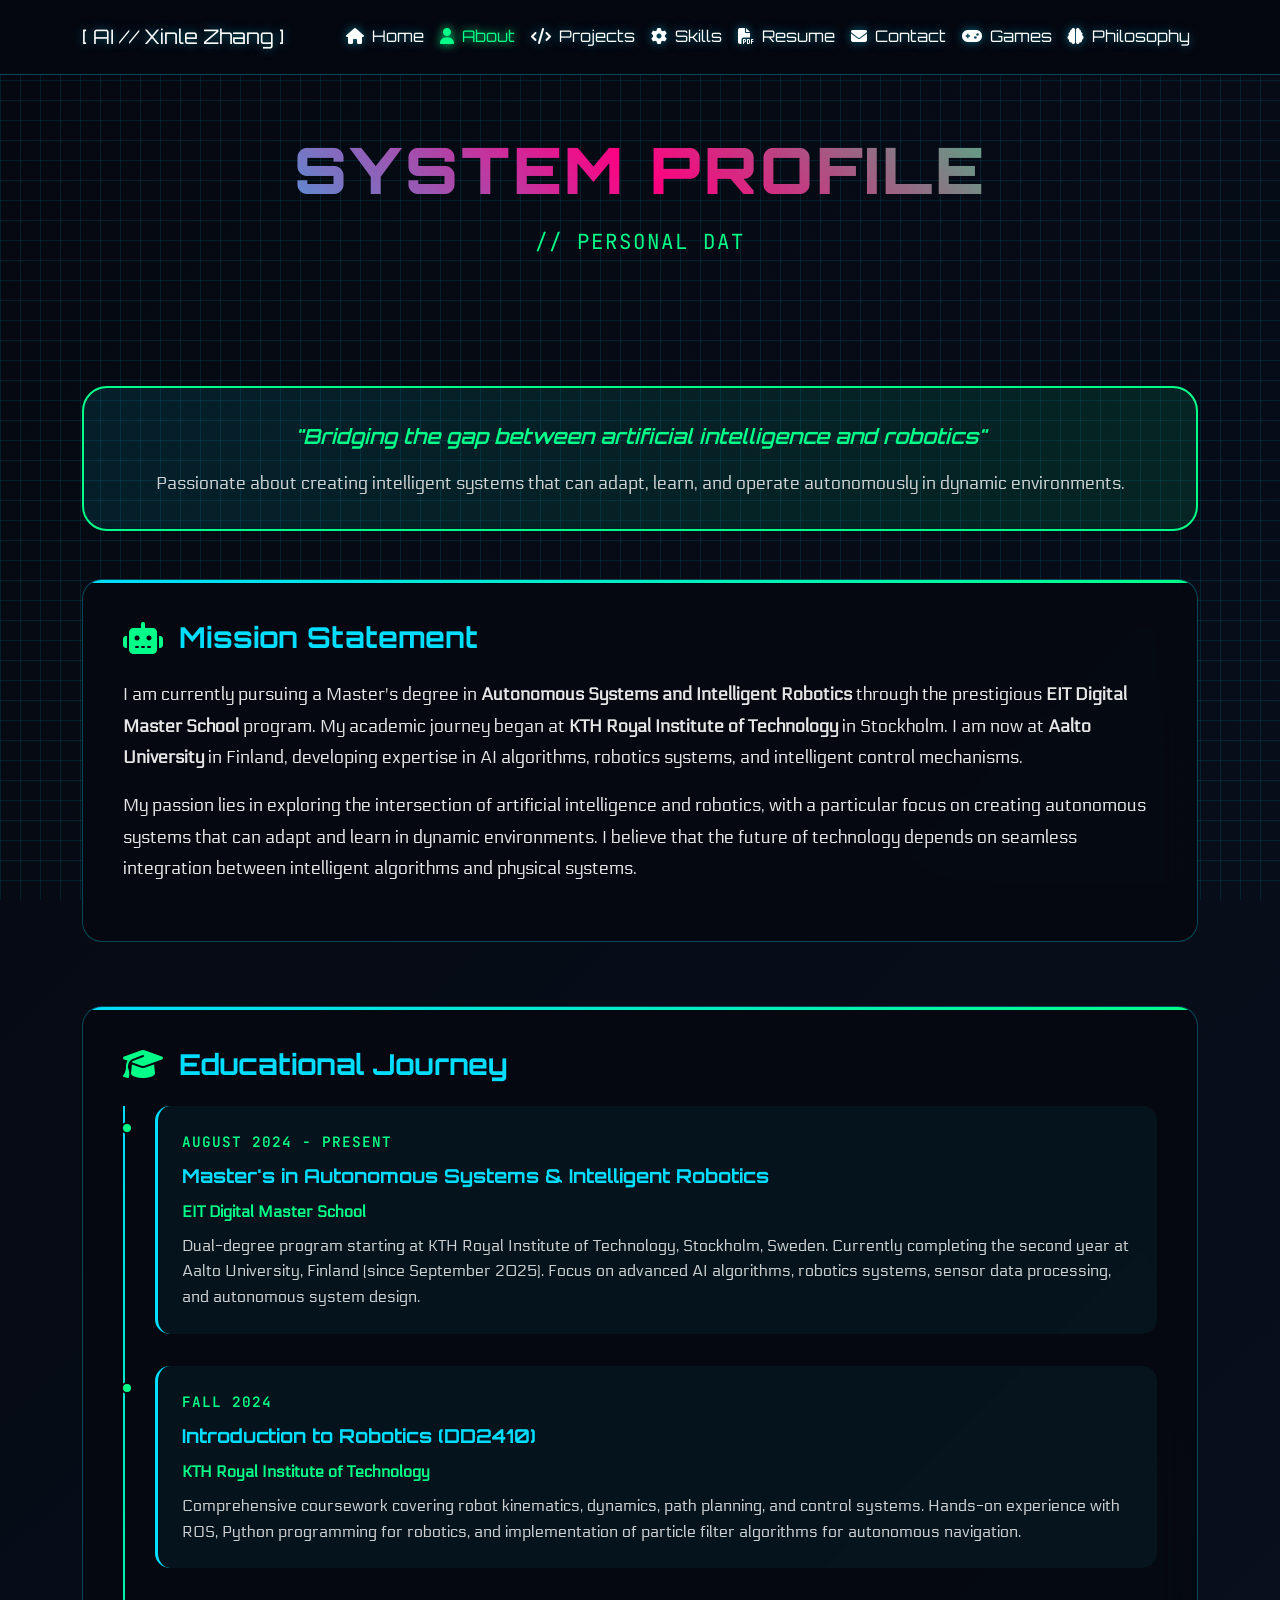
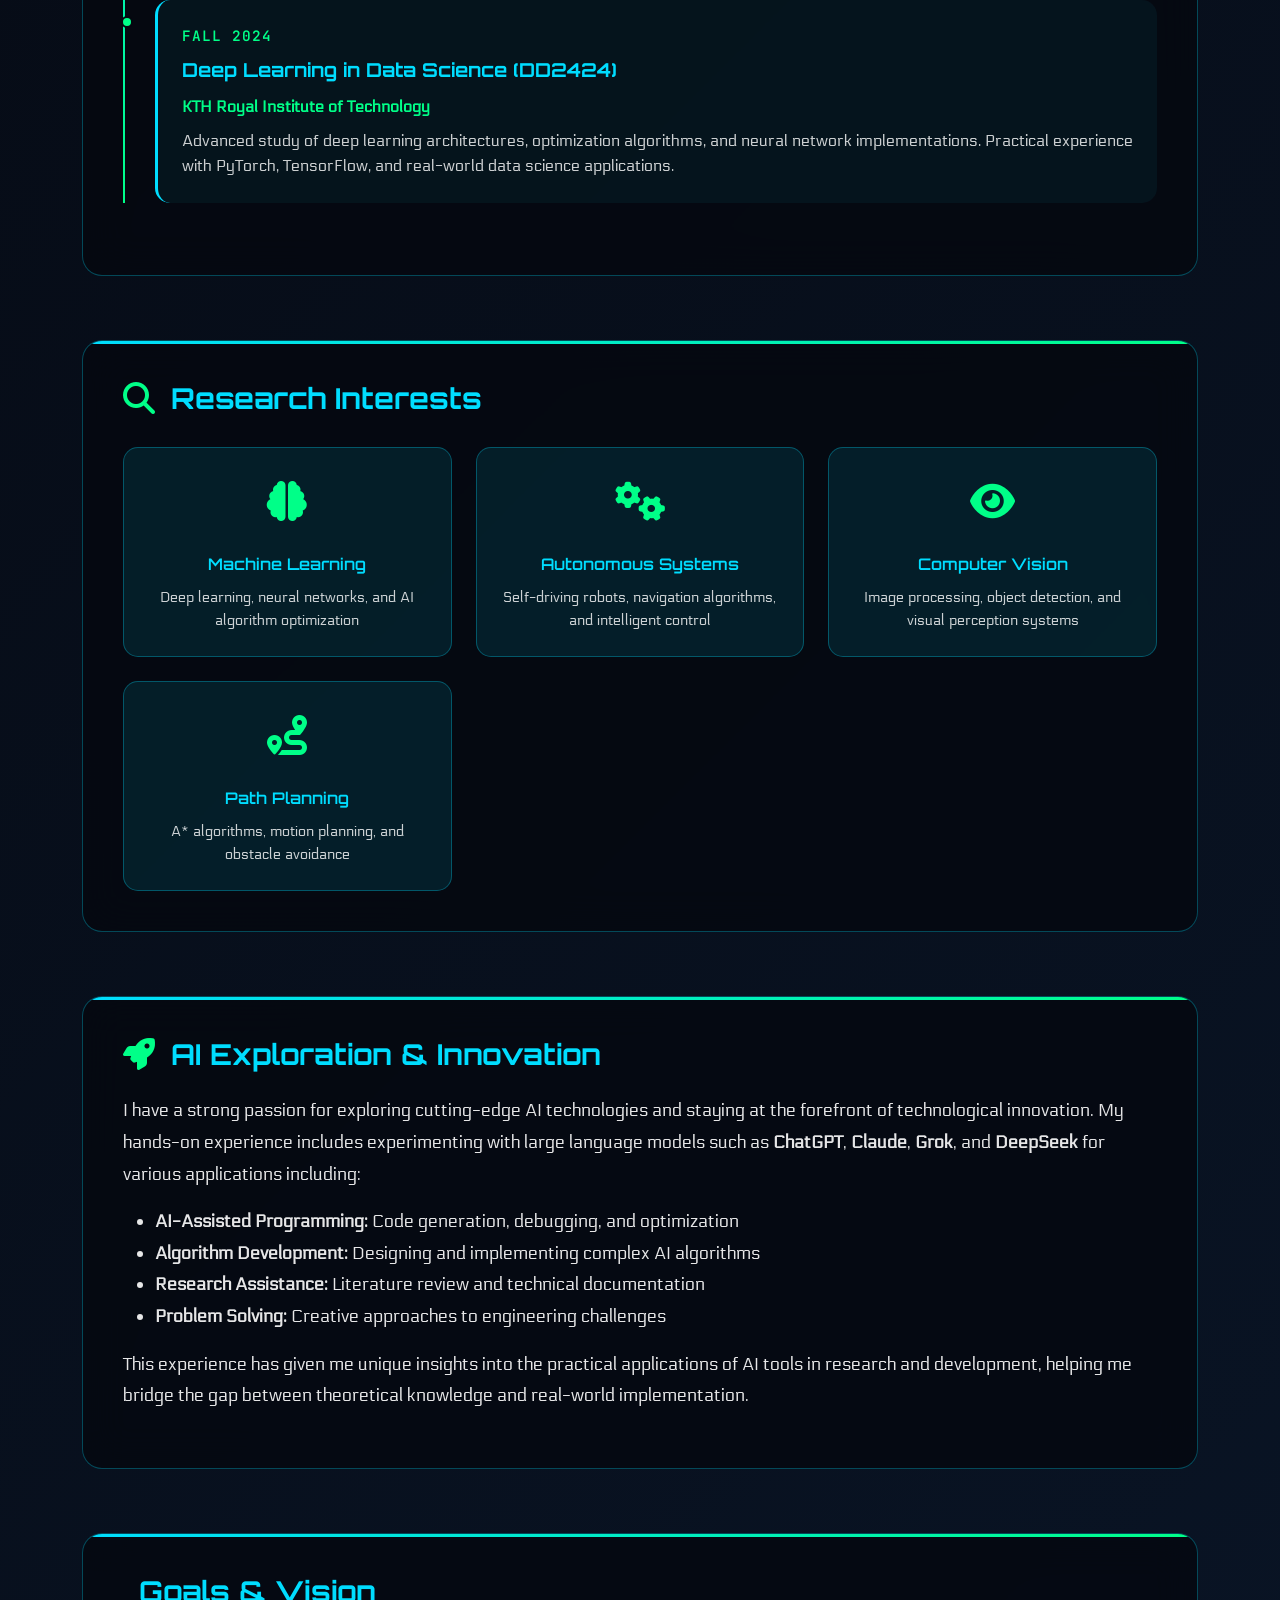
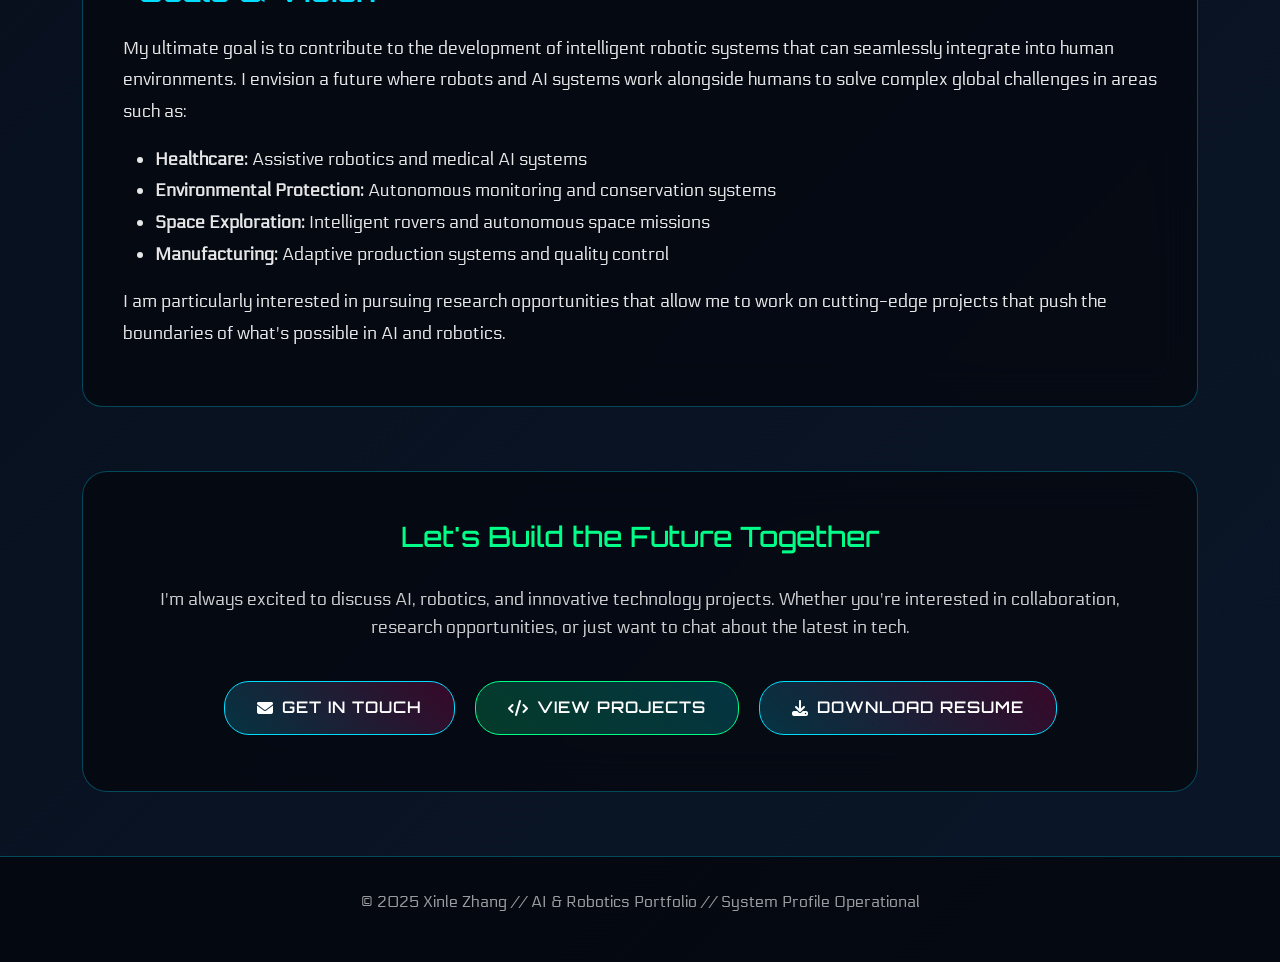
==== public/about.html @ 2dc833db "Update Aalto and Helsinki profile and fix migrated algorithm source links" ====
<!DOCTYPE html>
<html lang="en">
<head>
  <meta charset="UTF-8">
  <meta name="viewport" content="width=device-width, initial-scale=1.0">
  <title>About :: Xinle Zhang - AI & Robotics Portfolio</title>
  <meta name="description" content="About Xinle Zhang - Master's student in Autonomous Systems and Intelligent Robotics at Aalto University">
  <meta name="keywords" content="About, Xinle Zhang, AI, Robotics, Aalto, Helsinki, EIT Digital">
  <meta name="author" content="Xinle Zhang">
  <link href="https://cdn.jsdelivr.net/npm/bootstrap@5.3.0/dist/css/bootstrap.min.css" rel="stylesheet">
  <link href="https://fonts.googleapis.com/css2?family=Orbitron:wght@400;700;900&family=JetBrains+Mono:wght@300;400;500;600;700&family=Electrolize:wght@400&display=swap" rel="stylesheet">
  <link rel="stylesheet" href="https://cdnjs.cloudflare.com/ajax/libs/font-awesome/6.4.0/css/all.min.css">
  <link href="https://unpkg.com/aos@2.3.1/dist/aos.css" rel="stylesheet">
  
  <style>
    :root {
      --primary-color: #00ddff;
      --secondary-color: #ff0080;
      --accent-color: #00ff88;
      --dark-color: #050810;
      --dark-blue: #0a1628;
      --text-glow: 0 0 10px rgba(0, 221, 255, 0.5);
      --grid-size: 20px;
    }

    * {
      margin: 0;
      padding: 0;
      box-sizing: border-box;
    }

    body {
      font-family: 'Electrolize', sans-serif;
      background: linear-gradient(135deg, var(--dark-color) 0%, var(--dark-blue) 100%);
      color: #fff;
      overflow-x: hidden;
      line-height: 1.6;
      padding-top: 100px;
    }

    /* Background Animation */
    .bg-animation {
      position: fixed;
      top: 0;
      left: 0;
      width: 100%;
      height: 100%;
      z-index: -1;
      overflow: hidden;
    }

    .bg-grid {
      position: absolute;
      width: 100%;
      height: 100%;
      background-image: 
        linear-gradient(rgba(0, 221, 255, 0.1) 1px, transparent 1px),
        linear-gradient(90deg, rgba(0, 221, 255, 0.1) 1px, transparent 1px);
      background-size: var(--grid-size) var(--grid-size);
      animation: grid-move 20s linear infinite;
    }

    @keyframes grid-move {
      0% { transform: translate(0, 0); }
      100% { transform: translate(var(--grid-size), var(--grid-size)); }
    }

    /* Navigation */
    .navbar {
      background-color: rgba(5, 8, 16, 0.95);
      backdrop-filter: blur(20px);
      border-bottom: 1px solid rgba(0, 221, 255, 0.3);
      padding: 1rem 0;
    }

    .navbar-brand, .nav-link {
      font-family: 'Orbitron', sans-serif;
      color: #fff !important;
      transition: all 0.3s ease;
      text-shadow: var(--text-glow);
    }

    .nav-link:hover, .navbar-brand:hover {
      color: var(--primary-color) !important;
      text-shadow: 0 0 15px var(--primary-color);
    }

    .nav-link.active {
      color: var(--accent-color) !important;
      text-shadow: 0 0 10px var(--accent-color);
    }

    /* Page Header */
    .page-header {
      text-align: center;
      margin-bottom: 4rem;
      padding: 2rem 0;
    }

    .page-title {
      font-family: 'Orbitron', sans-serif;
      font-size: clamp(2.5rem, 5vw, 4rem);
      font-weight: 900;
      background: linear-gradient(45deg, var(--primary-color), var(--secondary-color), var(--accent-color));
      background-clip: text;
      -webkit-background-clip: text;
      -webkit-text-fill-color: transparent;
      text-transform: uppercase;
      letter-spacing: 3px;
      margin-bottom: 1rem;
    }

    .page-subtitle {
      font-family: 'JetBrains Mono', monospace;
      font-size: 1.3rem;
      color: var(--accent-color);
      text-transform: uppercase;
      letter-spacing: 2px;
      margin-bottom: 2rem;
    }

    /* About Sections */
    .about-section {
      margin-bottom: 4rem;
    }

    .section-card {
      background: rgba(5, 8, 16, 0.8);
      border: 1px solid rgba(0, 221, 255, 0.3);
      border-radius: 20px;
      padding: 2.5rem;
      backdrop-filter: blur(20px);
      transition: all 0.3s ease;
      position: relative;
      overflow: hidden;
    }

    .section-card:hover {
      border-color: var(--primary-color);
      box-shadow: 0 15px 40px rgba(0, 221, 255, 0.2);
      transform: translateY(-5px);
    }

    .section-card::before {
      content: '';
      position: absolute;
      top: 0;
      left: 0;
      width: 100%;
      height: 3px;
      background: linear-gradient(45deg, var(--primary-color), var(--accent-color));
    }

    .section-title {
      font-family: 'Orbitron', sans-serif;
      font-size: 1.8rem;
      font-weight: 700;
      color: var(--primary-color);
      margin-bottom: 1.5rem;
      display: flex;
      align-items: center;
      gap: 1rem;
    }

    .section-icon {
      font-size: 2rem;
      color: var(--accent-color);
    }

    .section-content {
      font-size: 1.1rem;
      line-height: 1.8;
      color: rgba(255, 255, 255, 0.9);
    }

    /* Mission Statement */
    .mission-statement {
      background: linear-gradient(135deg, rgba(0, 221, 255, 0.1), rgba(0, 255, 136, 0.1));
      border: 2px solid var(--accent-color);
      border-radius: 25px;
      padding: 2rem;
      text-align: center;
      margin-bottom: 3rem;
      position: relative;
    }

    .mission-quote {
      font-family: 'Orbitron', sans-serif;
      font-size: 1.3rem;
      font-weight: 600;
      color: var(--accent-color);
      font-style: italic;
      margin-bottom: 1rem;
    }

    .mission-text {
      font-size: 1.1rem;
      color: rgba(255, 255, 255, 0.8);
    }

    /* Education Timeline */
    .timeline {
      position: relative;
      padding-left: 2rem;
    }

    .timeline::before {
      content: '';
      position: absolute;
      left: 0;
      top: 0;
      bottom: 0;
      width: 2px;
      background: linear-gradient(to bottom, var(--primary-color), var(--accent-color));
    }

    .timeline-item {
      position: relative;
      margin-bottom: 2rem;
      padding: 1.5rem;
      background: rgba(0, 221, 255, 0.05);
      border-radius: 15px;
      border-left: 3px solid var(--primary-color);
    }

    .timeline-item::before {
      content: '';
      position: absolute;
      left: -2.3rem;
      top: 1rem;
      width: 12px;
      height: 12px;
      background: var(--accent-color);
      border-radius: 50%;
      border: 2px solid var(--dark-color);
    }

    .timeline-date {
      font-family: 'JetBrains Mono', monospace;
      color: var(--accent-color);
      font-size: 0.9rem;
      font-weight: 600;
      text-transform: uppercase;
      letter-spacing: 1px;
    }

    .timeline-title {
      font-family: 'Orbitron', sans-serif;
      color: var(--primary-color);
      font-size: 1.2rem;
      font-weight: 700;
      margin: 0.5rem 0;
    }

    .timeline-institution {
      color: var(--accent-color);
      font-weight: 600;
      margin-bottom: 0.5rem;
    }

    .timeline-description {
      color: rgba(255, 255, 255, 0.8);
      line-height: 1.6;
    }

    /* Interest Grid */
    .interest-grid {
      display: grid;
      grid-template-columns: repeat(auto-fit, minmax(250px, 1fr));
      gap: 1.5rem;
      margin-top: 2rem;
    }

    .interest-item {
      background: rgba(0, 221, 255, 0.1);
      border: 1px solid rgba(0, 221, 255, 0.3);
      border-radius: 15px;
      padding: 1.5rem;
      text-align: center;
      transition: all 0.3s ease;
    }

    .interest-item:hover {
      background: rgba(0, 221, 255, 0.15);
      transform: translateY(-5px);
      border-color: var(--primary-color);
    }

    .interest-icon {
      font-size: 2.5rem;
      color: var(--accent-color);
      margin-bottom: 1rem;
    }

    .interest-title {
      font-family: 'Orbitron', sans-serif;
      color: var(--primary-color);
      font-weight: 600;
      margin-bottom: 0.5rem;
    }

    .interest-description {
      color: rgba(255, 255, 255, 0.8);
      font-size: 0.9rem;
    }

    /* CTA Buttons */
    .cta-section {
      text-align: center;
      margin-top: 4rem;
      padding: 3rem;
      background: rgba(5, 8, 16, 0.8);
      border: 1px solid rgba(0, 221, 255, 0.3);
      border-radius: 25px;
      backdrop-filter: blur(20px);
    }

    .btn-cyber {
      background: linear-gradient(45deg, rgba(0, 221, 255, 0.2), rgba(255, 0, 128, 0.2));
      border: 1px solid var(--primary-color);
      color: white;
      padding: 0.8rem 2rem;
      border-radius: 25px;
      cursor: pointer;
      transition: all 0.3s ease;
      font-family: 'Orbitron', sans-serif;
      font-weight: 600;
      text-transform: uppercase;
      letter-spacing: 1px;
      text-decoration: none;
      display: inline-flex;
      align-items: center;
      gap: 0.5rem;
      margin: 0.5rem;
    }

    .btn-cyber:hover {
      transform: translateY(-2px) scale(1.02);
      border: 2px solid var(--accent-color);
      background: linear-gradient(45deg, rgba(0, 221, 255, 0.3), rgba(255, 0, 128, 0.3));
      color: white;
      text-decoration: none;
      box-shadow: 0 5px 20px rgba(0, 221, 255, 0.4);
    }

    .btn-cyber.secondary {
      border-color: var(--accent-color);
      background: linear-gradient(45deg, rgba(0, 255, 136, 0.2), rgba(0, 221, 255, 0.2));
    }

    .btn-cyber.secondary:hover {
      border-color: var(--primary-color);
      background: linear-gradient(45deg, rgba(0, 255, 136, 0.3), rgba(0, 221, 255, 0.3));
    }

    /* Footer */
    .footer {
      background: rgba(5, 8, 16, 0.9);
      border-top: 1px solid rgba(0, 221, 255, 0.3);
      padding: 2rem 0;
      text-align: center;
      color: rgba(255, 255, 255, 0.6);
      margin-top: 4rem;
    }

    /* Responsive Design */
    @media (max-width: 768px) {
      .page-title {
        font-size: 2.5rem;
      }
      
      .section-card {
        padding: 2rem;
      }
      
      .interest-grid {
        grid-template-columns: 1fr;
      }
      
      .timeline {
        padding-left: 1.5rem;
      }
    }

    /* Custom Scrollbar */
    ::-webkit-scrollbar {
      width: 8px;
    }

    ::-webkit-scrollbar-track {
      background: var(--dark-color);
    }

    ::-webkit-scrollbar-thumb {
      background: var(--primary-color);
      border-radius: 4px;
    }

    ::-webkit-scrollbar-thumb:hover {
      background: var(--accent-color);
    }
  </style>
</head>

<body>
  <div class="bg-animation">
    <div class="bg-grid"></div>
  </div>

  <!-- Navigation -->
  <nav class="navbar navbar-expand-lg fixed-top">
    <div class="container">
      <a class="navbar-brand" href="/">[ AI // Xinle Zhang ]</a>
      <button class="navbar-toggler" type="button" data-bs-toggle="collapse" data-bs-target="#navbarNav">
        <span class="navbar-toggler-icon" style="background-image: url('data:image/svg+xml,%3csvg xmlns=%27http://www.w3.org/2000/svg%27 viewBox=%270 0 30 30%27%3e%3cpath stroke=%27rgba(0, 221, 255, 1)%27 stroke-linecap=%27round%27 stroke-miterlimit=%2710%27 stroke-width=%272%27 d=%27M4 7h22M4 15h22M4 23h22%27/%3e%3c/svg%3e');"></span>
      </button>
      <div class="collapse navbar-collapse" id="navbarNav">
        <ul class="navbar-nav ms-auto">
          <li class="nav-item">
            <a class="nav-link" href="/"><i class="fas fa-home me-2"></i>Home</a>
          </li>
          <li class="nav-item">
            <a class="nav-link active" href="/about.html"><i class="fas fa-user me-2"></i>About</a>
          </li>
          <li class="nav-item">
            <a class="nav-link" href="/projects.html"><i class="fas fa-code me-2"></i>Projects</a>
          </li>
          <li class="nav-item">
            <a class="nav-link" href="/skills.html"><i class="fas fa-cog me-2"></i>Skills</a>
          </li>
          <li class="nav-item">
            <a class="nav-link" href="/resume.html"><i class="fas fa-file-pdf me-2"></i>Resume</a>
          </li>
          <li class="nav-item">
            <a class="nav-link" href="/contact.html"><i class="fas fa-envelope me-2"></i>Contact</a>
          </li>
          <li class="nav-item">
            <a class="nav-link" href="/games.html"><i class="fas fa-gamepad me-2"></i>Games</a>
          </li>
          <li class="nav-item">
            <a class="nav-link" href="/philosophy.html"><i class="fas fa-brain me-2"></i>Philosophy</a>
          </li>
        </ul>
      </div>
    </div>
  </nav>

  <!-- Main Content -->
  <div class="container">
    <!-- Page Header -->
    <div class="page-header" data-aos="fade-up">
      <h1 class="page-title">System Profile</h1>
      <p class="page-subtitle">// Personal Database</p>
    </div>

    <!-- Mission Statement -->
    <div class="mission-statement" data-aos="fade-up">
      <div class="mission-quote">
        "Bridging the gap between artificial intelligence and robotics"
      </div>
      <div class="mission-text">
        Passionate about creating intelligent systems that can adapt, learn, and operate autonomously in dynamic environments.
      </div>
    </div>

    <!-- About Introduction -->
    <div class="about-section">
      <div class="section-card" data-aos="fade-up">
        <h2 class="section-title">
          <i class="fas fa-robot section-icon"></i>
          Mission Statement
        </h2>
        <div class="section-content">
          <p>
            I am currently pursuing a Master's degree in <strong>Autonomous Systems and Intelligent Robotics</strong> 
            through the prestigious <strong>EIT Digital Master School</strong> program. My academic journey began at 
            <strong>KTH Royal Institute of Technology</strong> in Stockholm. I am now at <strong>Aalto University</strong> in Finland, developing
            expertise in AI algorithms, robotics systems, and intelligent control mechanisms.
          </p>
          <p>
            My passion lies in exploring the intersection of artificial intelligence and robotics, with a particular 
            focus on creating autonomous systems that can adapt and learn in dynamic environments. I believe that 
            the future of technology depends on seamless integration between intelligent algorithms and physical systems.
          </p>
        </div>
      </div>
    </div>

    <!-- Education -->
    <div class="about-section">
      <div class="section-card" data-aos="fade-up" data-aos-delay="100">
        <h2 class="section-title">
          <i class="fas fa-graduation-cap section-icon"></i>
          Educational Journey
        </h2>
        <div class="timeline">
          <div class="timeline-item">
            <div class="timeline-date">August 2024 - Present</div>
            <div class="timeline-title">Master's in Autonomous Systems & Intelligent Robotics</div>
            <div class="timeline-institution">EIT Digital Master School</div>
            <div class="timeline-description">
              Dual-degree program starting at KTH Royal Institute of Technology, Stockholm, Sweden. 
              Currently completing the second year at Aalto University, Finland (since September 2025). Focus on advanced
              AI algorithms, robotics systems, sensor data processing, and autonomous system design.
            </div>
          </div>
          
          <div class="timeline-item">
            <div class="timeline-date">Fall 2024</div>
            <div class="timeline-title">Introduction to Robotics (DD2410)</div>
            <div class="timeline-institution">KTH Royal Institute of Technology</div>
            <div class="timeline-description">
              Comprehensive coursework covering robot kinematics, dynamics, path planning, and control systems. 
              Hands-on experience with ROS, Python programming for robotics, and implementation of particle 
              filter algorithms for autonomous navigation.
            </div>
          </div>
          
          <div class="timeline-item">
            <div class="timeline-date">Fall 2024</div>
            <div class="timeline-title">Deep Learning in Data Science (DD2424)</div>
            <div class="timeline-institution">KTH Royal Institute of Technology</div>
            <div class="timeline-description">
              Advanced study of deep learning architectures, optimization algorithms, and neural network 
              implementations. Practical experience with PyTorch, TensorFlow, and real-world data science applications.
            </div>
          </div>
        </div>
      </div>
    </div>

    <!-- Research Interests -->
    <div class="about-section">
      <div class="section-card" data-aos="fade-up" data-aos-delay="200">
        <h2 class="section-title">
          <i class="fas fa-search section-icon"></i>
          Research Interests
        </h2>
        <div class="interest-grid">
          <div class="interest-item">
            <div class="interest-icon">
              <i class="fas fa-brain"></i>
            </div>
            <div class="interest-title">Machine Learning</div>
            <div class="interest-description">
              Deep learning, neural networks, and AI algorithm optimization
            </div>
          </div>
          
          <div class="interest-item">
            <div class="interest-icon">
              <i class="fas fa-cogs"></i>
            </div>
            <div class="interest-title">Autonomous Systems</div>
            <div class="interest-description">
              Self-driving robots, navigation algorithms, and intelligent control
            </div>
          </div>
          
          <div class="interest-item">
            <div class="interest-icon">
              <i class="fas fa-eye"></i>
            </div>
            <div class="interest-title">Computer Vision</div>
            <div class="interest-description">
              Image processing, object detection, and visual perception systems
            </div>
          </div>
          
          <div class="interest-item">
            <div class="interest-icon">
              <i class="fas fa-route"></i>
            </div>
            <div class="interest-title">Path Planning</div>
            <div class="interest-description">
              A* algorithms, motion planning, and obstacle avoidance
            </div>
          </div>
        </div>
      </div>
    </div>

    <!-- AI Exploration -->
    <div class="about-section">
      <div class="section-card" data-aos="fade-up" data-aos-delay="300">
        <h2 class="section-title">
          <i class="fas fa-rocket section-icon"></i>
          AI Exploration & Innovation
        </h2>
        <div class="section-content">
          <p>
            I have a strong passion for exploring cutting-edge AI technologies and staying at the forefront 
            of technological innovation. My hands-on experience includes experimenting with large language models 
            such as <strong>ChatGPT</strong>, <strong>Claude</strong>, <strong>Grok</strong>, and <strong>DeepSeek</strong> 
            for various applications including:
          </p>
          <ul style="margin-top: 1rem; padding-left: 2rem;">
            <li><strong>AI-Assisted Programming:</strong> Code generation, debugging, and optimization</li>
            <li><strong>Algorithm Development:</strong> Designing and implementing complex AI algorithms</li>
            <li><strong>Research Assistance:</strong> Literature review and technical documentation</li>
            <li><strong>Problem Solving:</strong> Creative approaches to engineering challenges</li>
          </ul>
          <p style="margin-top: 1rem;">
            This experience has given me unique insights into the practical applications of AI tools 
            in research and development, helping me bridge the gap between theoretical knowledge and 
            real-world implementation.
          </p>
        </div>
      </div>
    </div>

    <!-- Goals & Vision -->
    <div class="about-section">
      <div class="section-card" data-aos="fade-up" data-aos-delay="400">
        <h2 class="section-title">
          <i class="fas fa-target section-icon"></i>
          Goals & Vision
        </h2>
        <div class="section-content">
          <p>
            My ultimate goal is to contribute to the development of intelligent robotic systems that can 
            seamlessly integrate into human environments. I envision a future where robots and AI systems 
            work alongside humans to solve complex global challenges in areas such as:
          </p>
          <ul style="margin-top: 1rem; padding-left: 2rem;">
            <li><strong>Healthcare:</strong> Assistive robotics and medical AI systems</li>
            <li><strong>Environmental Protection:</strong> Autonomous monitoring and conservation systems</li>
            <li><strong>Space Exploration:</strong> Intelligent rovers and autonomous space missions</li>
            <li><strong>Manufacturing:</strong> Adaptive production systems and quality control</li>
          </ul>
          <p style="margin-top: 1rem;">
            I am particularly interested in pursuing research opportunities that allow me to work on 
            cutting-edge projects that push the boundaries of what's possible in AI and robotics.
          </p>
        </div>
      </div>
    </div>

    <!-- Call to Action -->
    <div class="cta-section" data-aos="fade-up" data-aos-delay="500">
      <h3 style="color: var(--accent-color); font-family: 'Orbitron', sans-serif; margin-bottom: 2rem;">Let's Build the Future Together</h3>
      <p style="color: rgba(255, 255, 255, 0.8); margin-bottom: 2rem; font-size: 1.1rem;">
        I'm always excited to discuss AI, robotics, and innovative technology projects. 
        Whether you're interested in collaboration, research opportunities, or just want to chat about the latest in tech.
      </p>
      <div>
        <a href="/contact.html" class="btn-cyber">
          <i class="fas fa-envelope"></i> Get In Touch
        </a>
        <a href="/projects.html" class="btn-cyber secondary">
          <i class="fas fa-code"></i> View Projects
        </a>
                      <a href="https://firebasestorage.googleapis.com/v0/b/jackeysproject.firebasestorage.app/o/xinle.pdf?alt=media&token=af7f0663-bf5e-4393-9599-b70fa0f59e46" class="btn-cyber" target="_blank" rel="noopener noreferrer">
                <i class="fas fa-download"></i> Download Resume
              </a>
      </div>
    </div>

  </div>

  <!-- Footer -->
  <footer class="footer">
    <div class="container">
      <p>© 2025 Xinle Zhang // AI & Robotics Portfolio // System Profile Operational</p>
    </div>
  </footer>

  <script src="https://cdn.jsdelivr.net/npm/bootstrap@5.3.0/dist/js/bootstrap.bundle.min.js"></script>
  <script src="https://unpkg.com/aos@2.3.1/dist/aos.js"></script>
  
  <script>
    // Initialize AOS animations
    AOS.init({
      duration: 800,
      once: true,
      offset: 100
    });

    // Typing effect for page subtitle
    function typeWriter(element, text, speed = 100) {
      let i = 0;
      element.innerHTML = '';
      function type() {
        if (i < text.length) {
          element.innerHTML += text.charAt(i);
          i++;
          setTimeout(type, speed);
        }
      }
      type();
    }

    // Initialize typing effect
    window.addEventListener('load', function() {
      const subtitle = document.querySelector('.page-subtitle');
      if (subtitle) {
        const originalText = subtitle.textContent;
        typeWriter(subtitle, originalText, 150);
      }
    });

    // Enhanced hover effects
    document.querySelectorAll('.section-card').forEach(card => {
      card.addEventListener('mouseenter', function() {
        this.style.transform = 'translateY(-8px)';
      });
      
      card.addEventListener('mouseleave', function() {
        this.style.transform = 'translateY(-5px)';
      });
    });

    // Add loading effect for buttons
    document.querySelectorAll('.btn-cyber').forEach(btn => {
      btn.addEventListener('click', function() {
        const icon = this.querySelector('i');
        if (icon) {
          icon.classList.add('fa-spin');
          setTimeout(() => {
            icon.classList.remove('fa-spin');
          }, 1000);
        }
      });
    });
  </script>
</body>
</html>
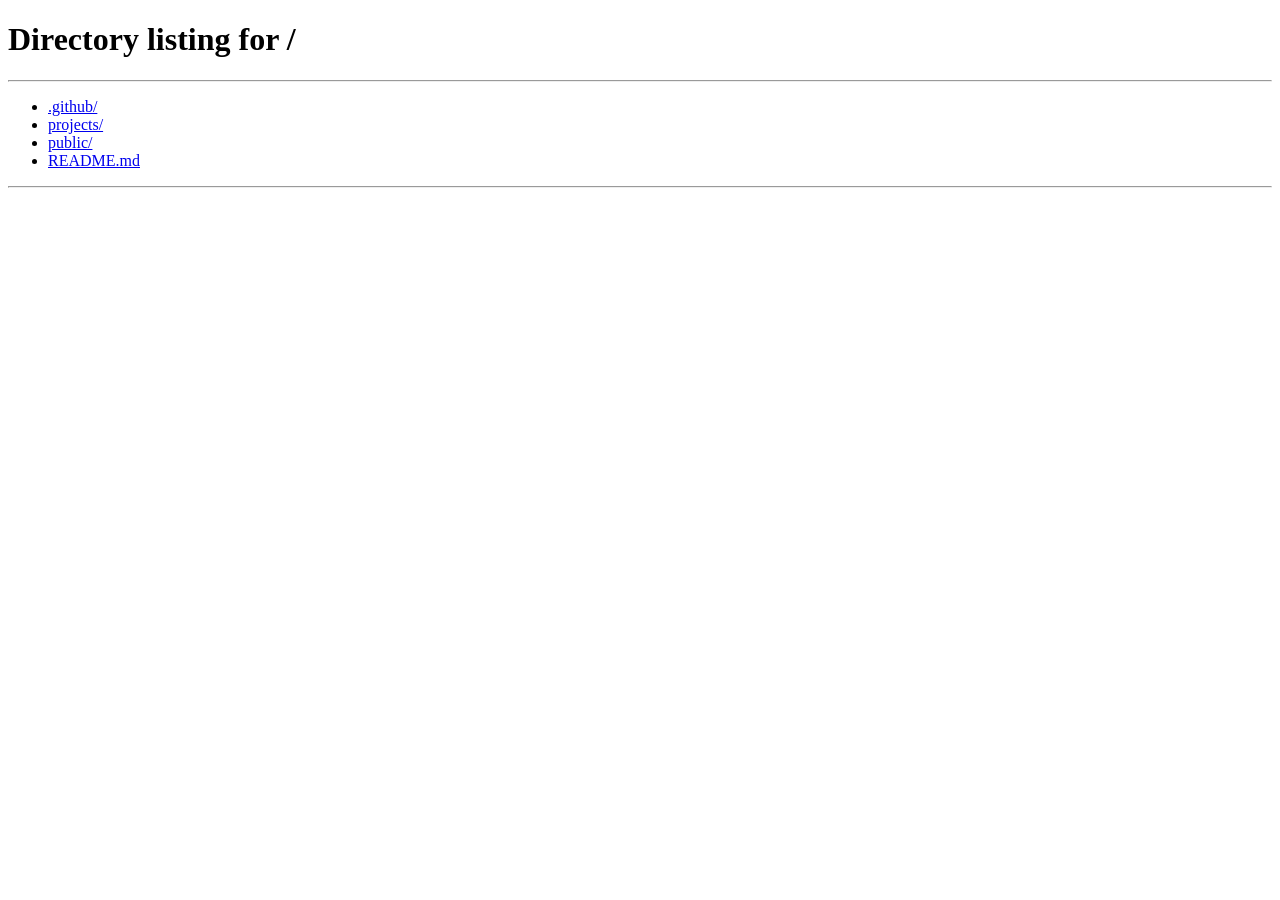
==== commit 3b00408d: "Redesign portfolio as a concise single-page site with current research and projects" ====
--- a/public/about.html
+++ b/public/about.html
@@ -1,727 +1 @@
-<!DOCTYPE html>
-<html lang="en">
-<head>
-  <meta charset="UTF-8">
-  <meta name="viewport" content="width=device-width, initial-scale=1.0">
-  <title>About :: Xinle Zhang - AI & Robotics Portfolio</title>
-  <meta name="description" content="About Xinle Zhang - Master's student in Autonomous Systems and Intelligent Robotics at Aalto University">
-  <meta name="keywords" content="About, Xinle Zhang, AI, Robotics, Aalto, Helsinki, EIT Digital">
-  <meta name="author" content="Xinle Zhang">
-  <link href="https://cdn.jsdelivr.net/npm/bootstrap@5.3.0/dist/css/bootstrap.min.css" rel="stylesheet">
-  <link href="https://fonts.googleapis.com/css2?family=Orbitron:wght@400;700;900&family=JetBrains+Mono:wght@300;400;500;600;700&family=Electrolize:wght@400&display=swap" rel="stylesheet">
-  <link rel="stylesheet" href="https://cdnjs.cloudflare.com/ajax/libs/font-awesome/6.4.0/css/all.min.css">
-  <link href="https://unpkg.com/aos@2.3.1/dist/aos.css" rel="stylesheet">
-  
-  <style>
-    :root {
-      --primary-color: #00ddff;
-      --secondary-color: #ff0080;
-      --accent-color: #00ff88;
-      --dark-color: #050810;
-      --dark-blue: #0a1628;
-      --text-glow: 0 0 10px rgba(0, 221, 255, 0.5);
-      --grid-size: 20px;
-    }
-
-    * {
-      margin: 0;
-      padding: 0;
-      box-sizing: border-box;
-    }
-
-    body {
-      font-family: 'Electrolize', sans-serif;
-      background: linear-gradient(135deg, var(--dark-color) 0%, var(--dark-blue) 100%);
-      color: #fff;
-      overflow-x: hidden;
-      line-height: 1.6;
-      padding-top: 100px;
-    }
-
-    /* Background Animation */
-    .bg-animation {
-      position: fixed;
-      top: 0;
-      left: 0;
-      width: 100%;
-      height: 100%;
-      z-index: -1;
-      overflow: hidden;
-    }
-
-    .bg-grid {
-      position: absolute;
-      width: 100%;
-      height: 100%;
-      background-image: 
-        linear-gradient(rgba(0, 221, 255, 0.1) 1px, transparent 1px),
-        linear-gradient(90deg, rgba(0, 221, 255, 0.1) 1px, transparent 1px);
-      background-size: var(--grid-size) var(--grid-size);
-      animation: grid-move 20s linear infinite;
-    }
-
-    @keyframes grid-move {
-      0% { transform: translate(0, 0); }
-      100% { transform: translate(var(--grid-size), var(--grid-size)); }
-    }
-
-    /* Navigation */
-    .navbar {
-      background-color: rgba(5, 8, 16, 0.95);
-      backdrop-filter: blur(20px);
-      border-bottom: 1px solid rgba(0, 221, 255, 0.3);
-      padding: 1rem 0;
-    }
-
-    .navbar-brand, .nav-link {
-      font-family: 'Orbitron', sans-serif;
-      color: #fff !important;
-      transition: all 0.3s ease;
-      text-shadow: var(--text-glow);
-    }
-
-    .nav-link:hover, .navbar-brand:hover {
-      color: var(--primary-color) !important;
-      text-shadow: 0 0 15px var(--primary-color);
-    }
-
-    .nav-link.active {
-      color: var(--accent-color) !important;
-      text-shadow: 0 0 10px var(--accent-color);
-    }
-
-    /* Page Header */
-    .page-header {
-      text-align: center;
-      margin-bottom: 4rem;
-      padding: 2rem 0;
-    }
-
-    .page-title {
-      font-family: 'Orbitron', sans-serif;
-      font-size: clamp(2.5rem, 5vw, 4rem);
-      font-weight: 900;
-      background: linear-gradient(45deg, var(--primary-color), var(--secondary-color), var(--accent-color));
-      background-clip: text;
-      -webkit-background-clip: text;
-      -webkit-text-fill-color: transparent;
-      text-transform: uppercase;
-      letter-spacing: 3px;
-      margin-bottom: 1rem;
-    }
-
-    .page-subtitle {
-      font-family: 'JetBrains Mono', monospace;
-      font-size: 1.3rem;
-      color: var(--accent-color);
-      text-transform: uppercase;
-      letter-spacing: 2px;
-      margin-bottom: 2rem;
-    }
-
-    /* About Sections */
-    .about-section {
-      margin-bottom: 4rem;
-    }
-
-    .section-card {
-      background: rgba(5, 8, 16, 0.8);
-      border: 1px solid rgba(0, 221, 255, 0.3);
-      border-radius: 20px;
-      padding: 2.5rem;
-      backdrop-filter: blur(20px);
-      transition: all 0.3s ease;
-      position: relative;
-      overflow: hidden;
-    }
-
-    .section-card:hover {
-      border-color: var(--primary-color);
-      box-shadow: 0 15px 40px rgba(0, 221, 255, 0.2);
-      transform: translateY(-5px);
-    }
-
-    .section-card::before {
-      content: '';
-      position: absolute;
-      top: 0;
-      left: 0;
-      width: 100%;
-      height: 3px;
-      background: linear-gradient(45deg, var(--primary-color), var(--accent-color));
-    }
-
-    .section-title {
-      font-family: 'Orbitron', sans-serif;
-      font-size: 1.8rem;
-      font-weight: 700;
-      color: var(--primary-color);
-      margin-bottom: 1.5rem;
-      display: flex;
-      align-items: center;
-      gap: 1rem;
-    }
-
-    .section-icon {
-      font-size: 2rem;
-      color: var(--accent-color);
-    }
-
-    .section-content {
-      font-size: 1.1rem;
-      line-height: 1.8;
-      color: rgba(255, 255, 255, 0.9);
-    }
-
-    /* Mission Statement */
-    .mission-statement {
-      background: linear-gradient(135deg, rgba(0, 221, 255, 0.1), rgba(0, 255, 136, 0.1));
-      border: 2px solid var(--accent-color);
-      border-radius: 25px;
-      padding: 2rem;
-      text-align: center;
-      margin-bottom: 3rem;
-      position: relative;
-    }
-
-    .mission-quote {
-      font-family: 'Orbitron', sans-serif;
-      font-size: 1.3rem;
-      font-weight: 600;
-      color: var(--accent-color);
-      font-style: italic;
-      margin-bottom: 1rem;
-    }
-
-    .mission-text {
-      font-size: 1.1rem;
-      color: rgba(255, 255, 255, 0.8);
-    }
-
-    /* Education Timeline */
-    .timeline {
-      position: relative;
-      padding-left: 2rem;
-    }
-
-    .timeline::before {
-      content: '';
-      position: absolute;
-      left: 0;
-      top: 0;
-      bottom: 0;
-      width: 2px;
-      background: linear-gradient(to bottom, var(--primary-color), var(--accent-color));
-    }
-
-    .timeline-item {
-      position: relative;
-      margin-bottom: 2rem;
-      padding: 1.5rem;
-      background: rgba(0, 221, 255, 0.05);
-      border-radius: 15px;
-      border-left: 3px solid var(--primary-color);
-    }
-
-    .timeline-item::before {
-      content: '';
-      position: absolute;
-      left: -2.3rem;
-      top: 1rem;
-      width: 12px;
-      height: 12px;
-      background: var(--accent-color);
-      border-radius: 50%;
-      border: 2px solid var(--dark-color);
-    }
-
-    .timeline-date {
-      font-family: 'JetBrains Mono', monospace;
-      color: var(--accent-color);
-      font-size: 0.9rem;
-      font-weight: 600;
-      text-transform: uppercase;
-      letter-spacing: 1px;
-    }
-
-    .timeline-title {
-      font-family: 'Orbitron', sans-serif;
-      color: var(--primary-color);
-      font-size: 1.2rem;
-      font-weight: 700;
-      margin: 0.5rem 0;
-    }
-
-    .timeline-institution {
-      color: var(--accent-color);
-      font-weight: 600;
-      margin-bottom: 0.5rem;
-    }
-
-    .timeline-description {
-      color: rgba(255, 255, 255, 0.8);
-      line-height: 1.6;
-    }
-
-    /* Interest Grid */
-    .interest-grid {
-      display: grid;
-      grid-template-columns: repeat(auto-fit, minmax(250px, 1fr));
-      gap: 1.5rem;
-      margin-top: 2rem;
-    }
-
-    .interest-item {
-      background: rgba(0, 221, 255, 0.1);
-      border: 1px solid rgba(0, 221, 255, 0.3);
-      border-radius: 15px;
-      padding: 1.5rem;
-      text-align: center;
-      transition: all 0.3s ease;
-    }
-
-    .interest-item:hover {
-      background: rgba(0, 221, 255, 0.15);
-      transform: translateY(-5px);
-      border-color: var(--primary-color);
-    }
-
-    .interest-icon {
-      font-size: 2.5rem;
-      color: var(--accent-color);
-      margin-bottom: 1rem;
-    }
-
-    .interest-title {
-      font-family: 'Orbitron', sans-serif;
-      color: var(--primary-color);
-      font-weight: 600;
-      margin-bottom: 0.5rem;
-    }
-
-    .interest-description {
-      color: rgba(255, 255, 255, 0.8);
-      font-size: 0.9rem;
-    }
-
-    /* CTA Buttons */
-    .cta-section {
-      text-align: center;
-      margin-top: 4rem;
-      padding: 3rem;
-      background: rgba(5, 8, 16, 0.8);
-      border: 1px solid rgba(0, 221, 255, 0.3);
-      border-radius: 25px;
-      backdrop-filter: blur(20px);
-    }
-
-    .btn-cyber {
-      background: linear-gradient(45deg, rgba(0, 221, 255, 0.2), rgba(255, 0, 128, 0.2));
-      border: 1px solid var(--primary-color);
-      color: white;
-      padding: 0.8rem 2rem;
-      border-radius: 25px;
-      cursor: pointer;
-      transition: all 0.3s ease;
-      font-family: 'Orbitron', sans-serif;
-      font-weight: 600;
-      text-transform: uppercase;
-      letter-spacing: 1px;
-      text-decoration: none;
-      display: inline-flex;
-      align-items: center;
-      gap: 0.5rem;
-      margin: 0.5rem;
-    }
-
-    .btn-cyber:hover {
-      transform: translateY(-2px) scale(1.02);
-      border: 2px solid var(--accent-color);
-      background: linear-gradient(45deg, rgba(0, 221, 255, 0.3), rgba(255, 0, 128, 0.3));
-      color: white;
-      text-decoration: none;
-      box-shadow: 0 5px 20px rgba(0, 221, 255, 0.4);
-    }
-
-    .btn-cyber.secondary {
-      border-color: var(--accent-color);
-      background: linear-gradient(45deg, rgba(0, 255, 136, 0.2), rgba(0, 221, 255, 0.2));
-    }
-
-    .btn-cyber.secondary:hover {
-      border-color: var(--primary-color);
-      background: linear-gradient(45deg, rgba(0, 255, 136, 0.3), rgba(0, 221, 255, 0.3));
-    }
-
-    /* Footer */
-    .footer {
-      background: rgba(5, 8, 16, 0.9);
-      border-top: 1px solid rgba(0, 221, 255, 0.3);
-      padding: 2rem 0;
-      text-align: center;
-      color: rgba(255, 255, 255, 0.6);
-      margin-top: 4rem;
-    }
-
-    /* Responsive Design */
-    @media (max-width: 768px) {
-      .page-title {
-        font-size: 2.5rem;
-      }
-      
-      .section-card {
-        padding: 2rem;
-      }
-      
-      .interest-grid {
-        grid-template-columns: 1fr;
-      }
-      
-      .timeline {
-        padding-left: 1.5rem;
-      }
-    }
-
-    /* Custom Scrollbar */
-    ::-webkit-scrollbar {
-      width: 8px;
-    }
-
-    ::-webkit-scrollbar-track {
-      background: var(--dark-color);
-    }
-
-    ::-webkit-scrollbar-thumb {
-      background: var(--primary-color);
-      border-radius: 4px;
-    }
-
-    ::-webkit-scrollbar-thumb:hover {
-      background: var(--accent-color);
-    }
-  </style>
-</head>
-
-<body>
-  <div class="bg-animation">
-    <div class="bg-grid"></div>
-  </div>
-
-  <!-- Navigation -->
-  <nav class="navbar navbar-expand-lg fixed-top">
-    <div class="container">
-      <a class="navbar-brand" href="/">[ AI // Xinle Zhang ]</a>
-      <button class="navbar-toggler" type="button" data-bs-toggle="collapse" data-bs-target="#navbarNav">
-        <span class="navbar-toggler-icon" style="background-image: url('data:image/svg+xml,%3csvg xmlns=%27http://www.w3.org/2000/svg%27 viewBox=%270 0 30 30%27%3e%3cpath stroke=%27rgba(0, 221, 255, 1)%27 stroke-linecap=%27round%27 stroke-miterlimit=%2710%27 stroke-width=%272%27 d=%27M4 7h22M4 15h22M4 23h22%27/%3e%3c/svg%3e');"></span>
-      </button>
-      <div class="collapse navbar-collapse" id="navbarNav">
-        <ul class="navbar-nav ms-auto">
-          <li class="nav-item">
-            <a class="nav-link" href="/"><i class="fas fa-home me-2"></i>Home</a>
-          </li>
-          <li class="nav-item">
-            <a class="nav-link active" href="/about.html"><i class="fas fa-user me-2"></i>About</a>
-          </li>
-          <li class="nav-item">
-            <a class="nav-link" href="/projects.html"><i class="fas fa-code me-2"></i>Projects</a>
-          </li>
-          <li class="nav-item">
-            <a class="nav-link" href="/skills.html"><i class="fas fa-cog me-2"></i>Skills</a>
-          </li>
-          <li class="nav-item">
-            <a class="nav-link" href="/resume.html"><i class="fas fa-file-pdf me-2"></i>Resume</a>
-          </li>
-          <li class="nav-item">
-            <a class="nav-link" href="/contact.html"><i class="fas fa-envelope me-2"></i>Contact</a>
-          </li>
-          <li class="nav-item">
-            <a class="nav-link" href="/games.html"><i class="fas fa-gamepad me-2"></i>Games</a>
-          </li>
-          <li class="nav-item">
-            <a class="nav-link" href="/philosophy.html"><i class="fas fa-brain me-2"></i>Philosophy</a>
-          </li>
-        </ul>
-      </div>
-    </div>
-  </nav>
-
-  <!-- Main Content -->
-  <div class="container">
-    <!-- Page Header -->
-    <div class="page-header" data-aos="fade-up">
-      <h1 class="page-title">System Profile</h1>
-      <p class="page-subtitle">// Personal Database</p>
-    </div>
-
-    <!-- Mission Statement -->
-    <div class="mission-statement" data-aos="fade-up">
-      <div class="mission-quote">
-        "Bridging the gap between artificial intelligence and robotics"
-      </div>
-      <div class="mission-text">
-        Passionate about creating intelligent systems that can adapt, learn, and operate autonomously in dynamic environments.
-      </div>
-    </div>
-
-    <!-- About Introduction -->
-    <div class="about-section">
-      <div class="section-card" data-aos="fade-up">
-        <h2 class="section-title">
-          <i class="fas fa-robot section-icon"></i>
-          Mission Statement
-        </h2>
-        <div class="section-content">
-          <p>
-            I am currently pursuing a Master's degree in <strong>Autonomous Systems and Intelligent Robotics</strong> 
-            through the prestigious <strong>EIT Digital Master School</strong> program. My academic journey began at 
-            <strong>KTH Royal Institute of Technology</strong> in Stockholm. I am now at <strong>Aalto University</strong> in Finland, developing
-            expertise in AI algorithms, robotics systems, and intelligent control mechanisms.
-          </p>
-          <p>
-            My passion lies in exploring the intersection of artificial intelligence and robotics, with a particular 
-            focus on creating autonomous systems that can adapt and learn in dynamic environments. I believe that 
-            the future of technology depends on seamless integration between intelligent algorithms and physical systems.
-          </p>
-        </div>
-      </div>
-    </div>
-
-    <!-- Education -->
-    <div class="about-section">
-      <div class="section-card" data-aos="fade-up" data-aos-delay="100">
-        <h2 class="section-title">
-          <i class="fas fa-graduation-cap section-icon"></i>
-          Educational Journey
-        </h2>
-        <div class="timeline">
-          <div class="timeline-item">
-            <div class="timeline-date">August 2024 - Present</div>
-            <div class="timeline-title">Master's in Autonomous Systems & Intelligent Robotics</div>
-            <div class="timeline-institution">EIT Digital Master School</div>
-            <div class="timeline-description">
-              Dual-degree program starting at KTH Royal Institute of Technology, Stockholm, Sweden. 
-              Currently completing the second year at Aalto University, Finland (since September 2025). Focus on advanced
-              AI algorithms, robotics systems, sensor data processing, and autonomous system design.
-            </div>
-          </div>
-          
-          <div class="timeline-item">
-            <div class="timeline-date">Fall 2024</div>
-            <div class="timeline-title">Introduction to Robotics (DD2410)</div>
-            <div class="timeline-institution">KTH Royal Institute of Technology</div>
-            <div class="timeline-description">
-              Comprehensive coursework covering robot kinematics, dynamics, path planning, and control systems. 
-              Hands-on experience with ROS, Python programming for robotics, and implementation of particle 
-              filter algorithms for autonomous navigation.
-            </div>
-          </div>
-          
-          <div class="timeline-item">
-            <div class="timeline-date">Fall 2024</div>
-            <div class="timeline-title">Deep Learning in Data Science (DD2424)</div>
-            <div class="timeline-institution">KTH Royal Institute of Technology</div>
-            <div class="timeline-description">
-              Advanced study of deep learning architectures, optimization algorithms, and neural network 
-              implementations. Practical experience with PyTorch, TensorFlow, and real-world data science applications.
-            </div>
-          </div>
-        </div>
-      </div>
-    </div>
-
-    <!-- Research Interests -->
-    <div class="about-section">
-      <div class="section-card" data-aos="fade-up" data-aos-delay="200">
-        <h2 class="section-title">
-          <i class="fas fa-search section-icon"></i>
-          Research Interests
-        </h2>
-        <div class="interest-grid">
-          <div class="interest-item">
-            <div class="interest-icon">
-              <i class="fas fa-brain"></i>
-            </div>
-            <div class="interest-title">Machine Learning</div>
-            <div class="interest-description">
-              Deep learning, neural networks, and AI algorithm optimization
-            </div>
-          </div>
-          
-          <div class="interest-item">
-            <div class="interest-icon">
-              <i class="fas fa-cogs"></i>
-            </div>
-            <div class="interest-title">Autonomous Systems</div>
-            <div class="interest-description">
-              Self-driving robots, navigation algorithms, and intelligent control
-            </div>
-          </div>
-          
-          <div class="interest-item">
-            <div class="interest-icon">
-              <i class="fas fa-eye"></i>
-            </div>
-            <div class="interest-title">Computer Vision</div>
-            <div class="interest-description">
-              Image processing, object detection, and visual perception systems
-            </div>
-          </div>
-          
-          <div class="interest-item">
-            <div class="interest-icon">
-              <i class="fas fa-route"></i>
-            </div>
-            <div class="interest-title">Path Planning</div>
-            <div class="interest-description">
-              A* algorithms, motion planning, and obstacle avoidance
-            </div>
-          </div>
-        </div>
-      </div>
-    </div>
-
-    <!-- AI Exploration -->
-    <div class="about-section">
-      <div class="section-card" data-aos="fade-up" data-aos-delay="300">
-        <h2 class="section-title">
-          <i class="fas fa-rocket section-icon"></i>
-          AI Exploration & Innovation
-        </h2>
-        <div class="section-content">
-          <p>
-            I have a strong passion for exploring cutting-edge AI technologies and staying at the forefront 
-            of technological innovation. My hands-on experience includes experimenting with large language models 
-            such as <strong>ChatGPT</strong>, <strong>Claude</strong>, <strong>Grok</strong>, and <strong>DeepSeek</strong> 
-            for various applications including:
-          </p>
-          <ul style="margin-top: 1rem; padding-left: 2rem;">
-            <li><strong>AI-Assisted Programming:</strong> Code generation, debugging, and optimization</li>
-            <li><strong>Algorithm Development:</strong> Designing and implementing complex AI algorithms</li>
-            <li><strong>Research Assistance:</strong> Literature review and technical documentation</li>
-            <li><strong>Problem Solving:</strong> Creative approaches to engineering challenges</li>
-          </ul>
-          <p style="margin-top: 1rem;">
-            This experience has given me unique insights into the practical applications of AI tools 
-            in research and development, helping me bridge the gap between theoretical knowledge and 
-            real-world implementation.
-          </p>
-        </div>
-      </div>
-    </div>
-
-    <!-- Goals & Vision -->
-    <div class="about-section">
-      <div class="section-card" data-aos="fade-up" data-aos-delay="400">
-        <h2 class="section-title">
-          <i class="fas fa-target section-icon"></i>
-          Goals & Vision
-        </h2>
-        <div class="section-content">
-          <p>
-            My ultimate goal is to contribute to the development of intelligent robotic systems that can 
-            seamlessly integrate into human environments. I envision a future where robots and AI systems 
-            work alongside humans to solve complex global challenges in areas such as:
-          </p>
-          <ul style="margin-top: 1rem; padding-left: 2rem;">
-            <li><strong>Healthcare:</strong> Assistive robotics and medical AI systems</li>
-            <li><strong>Environmental Protection:</strong> Autonomous monitoring and conservation systems</li>
-            <li><strong>Space Exploration:</strong> Intelligent rovers and autonomous space missions</li>
-            <li><strong>Manufacturing:</strong> Adaptive production systems and quality control</li>
-          </ul>
-          <p style="margin-top: 1rem;">
-            I am particularly interested in pursuing research opportunities that allow me to work on 
-            cutting-edge projects that push the boundaries of what's possible in AI and robotics.
-          </p>
-        </div>
-      </div>
-    </div>
-
-    <!-- Call to Action -->
-    <div class="cta-section" data-aos="fade-up" data-aos-delay="500">
-      <h3 style="color: var(--accent-color); font-family: 'Orbitron', sans-serif; margin-bottom: 2rem;">Let's Build the Future Together</h3>
-      <p style="color: rgba(255, 255, 255, 0.8); margin-bottom: 2rem; font-size: 1.1rem;">
-        I'm always excited to discuss AI, robotics, and innovative technology projects. 
-        Whether you're interested in collaboration, research opportunities, or just want to chat about the latest in tech.
-      </p>
-      <div>
-        <a href="/contact.html" class="btn-cyber">
-          <i class="fas fa-envelope"></i> Get In Touch
-        </a>
-        <a href="/projects.html" class="btn-cyber secondary">
-          <i class="fas fa-code"></i> View Projects
-        </a>
-                      <a href="https://firebasestorage.googleapis.com/v0/b/jackeysproject.firebasestorage.app/o/xinle.pdf?alt=media&token=af7f0663-bf5e-4393-9599-b70fa0f59e46" class="btn-cyber" target="_blank" rel="noopener noreferrer">
-                <i class="fas fa-download"></i> Download Resume
-              </a>
-      </div>
-    </div>
-
-  </div>
-
-  <!-- Footer -->
-  <footer class="footer">
-    <div class="container">
-      <p>© 2025 Xinle Zhang // AI & Robotics Portfolio // System Profile Operational</p>
-    </div>
-  </footer>
-
-  <script src="https://cdn.jsdelivr.net/npm/bootstrap@5.3.0/dist/js/bootstrap.bundle.min.js"></script>
-  <script src="https://unpkg.com/aos@2.3.1/dist/aos.js"></script>
-  
-  <script>
-    // Initialize AOS animations
-    AOS.init({
-      duration: 800,
-      once: true,
-      offset: 100
-    });
-
-    // Typing effect for page subtitle
-    function typeWriter(element, text, speed = 100) {
-      let i = 0;
-      element.innerHTML = '';
-      function type() {
-        if (i < text.length) {
-          element.innerHTML += text.charAt(i);
-          i++;
-          setTimeout(type, speed);
-        }
-      }
-      type();
-    }
-
-    // Initialize typing effect
-    window.addEventListener('load', function() {
-      const subtitle = document.querySelector('.page-subtitle');
-      if (subtitle) {
-        const originalText = subtitle.textContent;
-        typeWriter(subtitle, originalText, 150);
-      }
-    });
-
-    // Enhanced hover effects
-    document.querySelectorAll('.section-card').forEach(card => {
-      card.addEventListener('mouseenter', function() {
-        this.style.transform = 'translateY(-8px)';
-      });
-      
-      card.addEventListener('mouseleave', function() {
-        this.style.transform = 'translateY(-5px)';
-      });
-    });
-
-    // Add loading effect for buttons
-    document.querySelectorAll('.btn-cyber').forEach(btn => {
-      btn.addEventListener('click', function() {
-        const icon = this.querySelector('i');
-        if (icon) {
-          icon.classList.add('fa-spin');
-          setTimeout(() => {
-            icon.classList.remove('fa-spin');
-          }, 1000);
-        }
-      });
-    });
-  </script>
-</body>
-</html> +<!doctype html><html lang="en"><head><meta charset="utf-8"><meta name="viewport" content="width=device-width,initial-scale=1"><meta http-equiv="refresh" content="0;url=/#about"><title>Xinle Zhang — Portfolio</title></head><body><p>This section is now on my homepage. <a href="/#about">Continue to about</a>.</p></body></html>
